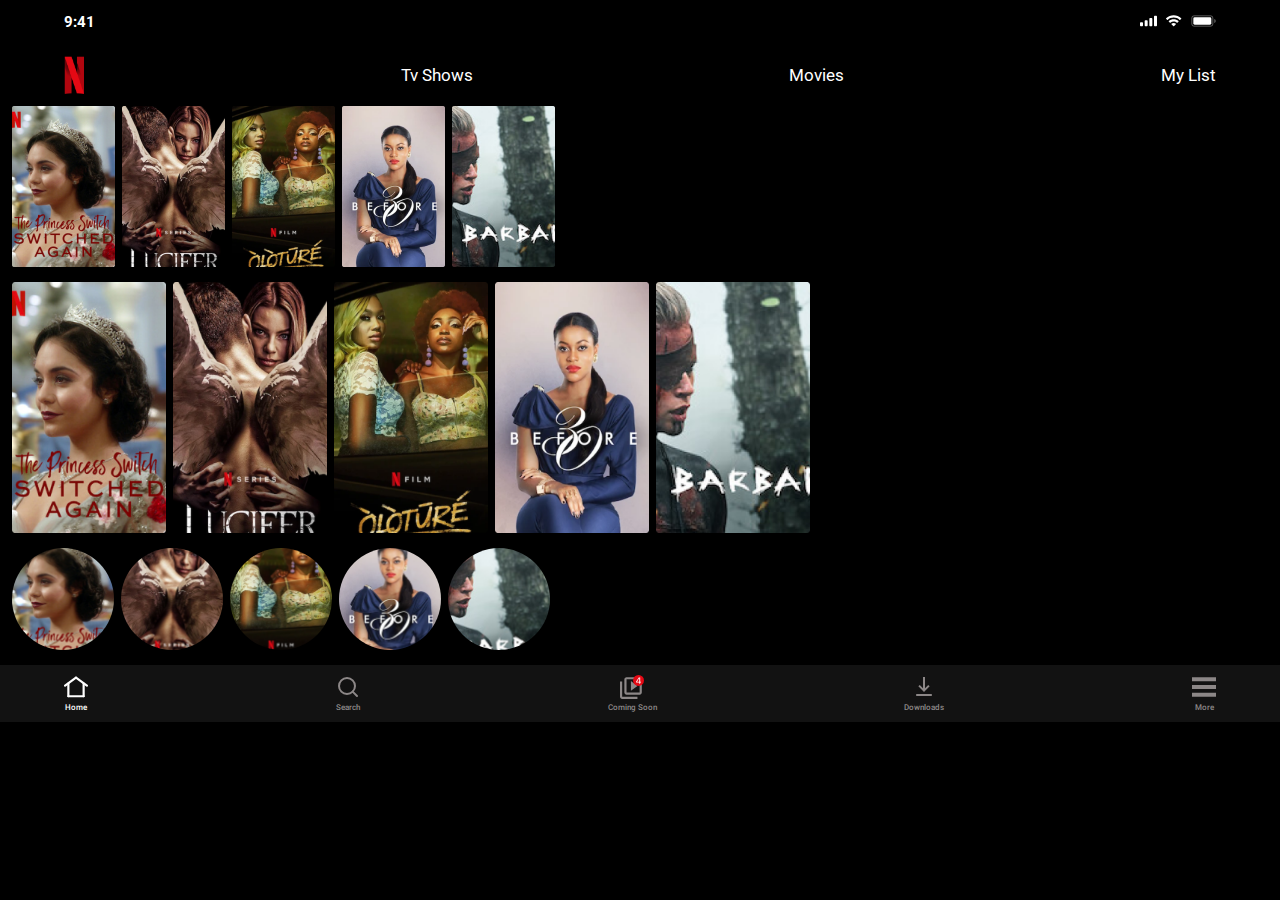
==== index.html @ 9f02b4c9 "feat: navbar component" ====
<!DOCTYPE html>
<html lang="pt-br">
  <head>
    <meta charset="UTF-8" />
    <meta http-equiv="X-UA-Compatible" content="IE=edge" />
    <meta name="viewport" content="width=device-width, initial-scale=1.0" />
    <title>Home | Netflix</title>
    <link rel="stylesheet" href="styles/pages/index.css" />
  </head>
  <body>
    <div class="status-bar">
      <p class="status-bar__time">9:41</p>
      <div class="status-bar__icons">
        <img
          src="./assets/icons/celular-connection.svg"
          alt="Conexão celular"
        />
        <img src="./assets/icons/wifi.svg" alt="Wifi" />
        <img src="./assets/icons/battery.svg" alt="Bateria" />
      </div>
    </div>

    <div class="navbar">
      <img
        class="navbar__img"
        src="./assets/images/netflix.png"
        alt="Netflix"
      />
      <p class="navbar__text">Tv Shows</p>
      <p class="navbar__text">Movies</p>
      <p class="navbar__text">My List</p>
    </div>

    <div class="movie" style="margin-bottom: 15px">
      <img
        class="movie__img"
        src="./assets/images/movie1.png"
        alt="Switched Again"
      />
      <img class="movie__img" src="./assets/images/movie2.png" alt="Lucifer" />
      <img class="movie__img" src="./assets/images/movie3.png" alt="Oloture" />
      <img class="movie__img" src="./assets/images/movie4.png" alt="Before30" />
      <img
        class="movie__img"
        src="./assets/images/movie5.png"
        alt="Barbarians"
      />
    </div>

    <div class="movie" style="margin-bottom: 15px">
      <img
        class="movie__img--big"
        src="./assets/images/movie1.png"
        alt="Switched Again"
      />
      <img
        class="movie__img--big"
        src="./assets/images/movie2.png"
        alt="Lucifer"
      />
      <img
        class="movie__img--big"
        src="./assets/images/movie3.png"
        alt="Oloture"
      />
      <img
        class="movie__img--big"
        src="./assets/images/movie4.png"
        alt="Before30"
      />
      <img
        class="movie__img--big"
        src="./assets/images/movie5.png"
        alt="Barbarians"
      />
    </div>

    <div class="movie" style="margin-bottom: 15px">
      <img
        class="movie__img--circle"
        src="./assets/images/movie1.png"
        alt="Switched Again"
      />
      <img
        class="movie__img--circle"
        src="./assets/images/movie2.png"
        alt="Lucifer"
      />
      <img
        class="movie__img--circle"
        src="./assets/images/movie3.png"
        alt="Oloture"
      />
      <img
        class="movie__img--circle"
        src="./assets/images/movie4.png"
        alt="Before30"
      />
      <img
        class="movie__img--circle"
        src="./assets/images/movie5.png"
        alt="Barbarians"
      />
    </div>

    <div class="bottom-navbar__background">
      <div class="bottom-navbar">
        <div class="bottom-navbar__icon">
          <img src="./assets/icons/home-active.svg" alt="Home" />
          <p class="bottom-navbar__text bottom-navbar__text--active">Home</p>
        </div>
        <div class="bottom-navbar__icon">
          <img src="./assets/icons/search.svg" alt="Pesquisa" />
          <p class="bottom-navbar__text">Search</p>
        </div>
        <div class="bottom-navbar__icon">
          <img src="./assets/icons/comming-soon.svg" alt="Em Breve" />
          <p class="bottom-navbar__text">Coming Soon</p>
        </div>
        <div class="bottom-navbar__icon">
          <img src="./assets/icons/download.svg" alt="Downloads" />
          <p class="bottom-navbar__text">Downloads</p>
        </div>
        <div class="bottom-navbar__icon">
          <img src="./assets/icons/more.svg" alt="Mais" />
          <p class="bottom-navbar__text">More</p>
        </div>
      </div>
    </div>
  </body>
</html>
---- styles/pages/index.css ----
@import "../utils/index.css";
@import "../components/status-bar.css";
@import "../components/navbar.css";
@import "../components/movie.css";
@import "../components/bottom-navbar.css";
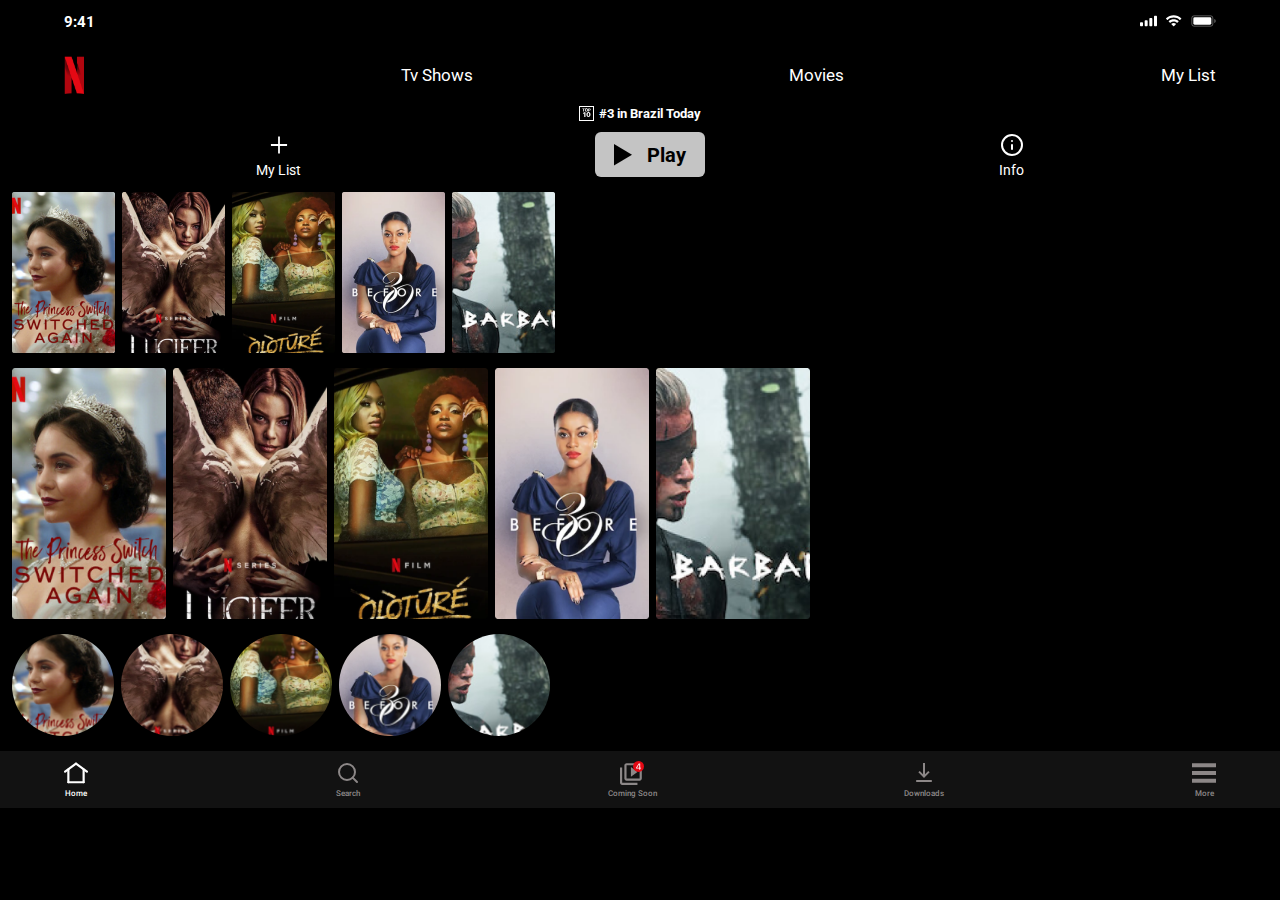
==== commit c928c592: "feat: play component" ====
--- a/index.html
+++ b/index.html
@@ -29,6 +29,28 @@
       <p class="navbar__text">Tv Shows</p>
       <p class="navbar__text">Movies</p>
       <p class="navbar__text">My List</p>
+    </div>
+
+    <div class="play" style="margin-bottom: 15px">
+      <div class="play__top">
+        <img src="./assets/icons/top10.svg" alt="Top 10" />
+        <p class="play__title">#3 in Brazil Today</p>
+      </div>
+
+      <div class="play__bottom">
+        <div class="play__icon">
+          <img src="./assets/icons/plus.svg" alt="Mais" />
+          <p class="play__text">My List</p>
+        </div>
+        <div class="play-button">
+          <img src="./assets/icons/play.svg" alt="Play" />
+          <p class="play-button__text">Play</p>
+        </div>
+        <div class="play__icon">
+          <img src="./assets/icons/info.svg" alt="Informações" />
+          <p class="play__text">Info</p>
+        </div>
+      </div>
     </div>
 
     <div class="movie" style="margin-bottom: 15px">
--- a/styles/pages/index.css
+++ b/styles/pages/index.css
@@ -1,5 +1,6 @@
 @import "../utils/index.css";
 @import "../components/status-bar.css";
 @import "../components/navbar.css";
+@import "../components/play.css";
 @import "../components/movie.css";
 @import "../components/bottom-navbar.css";
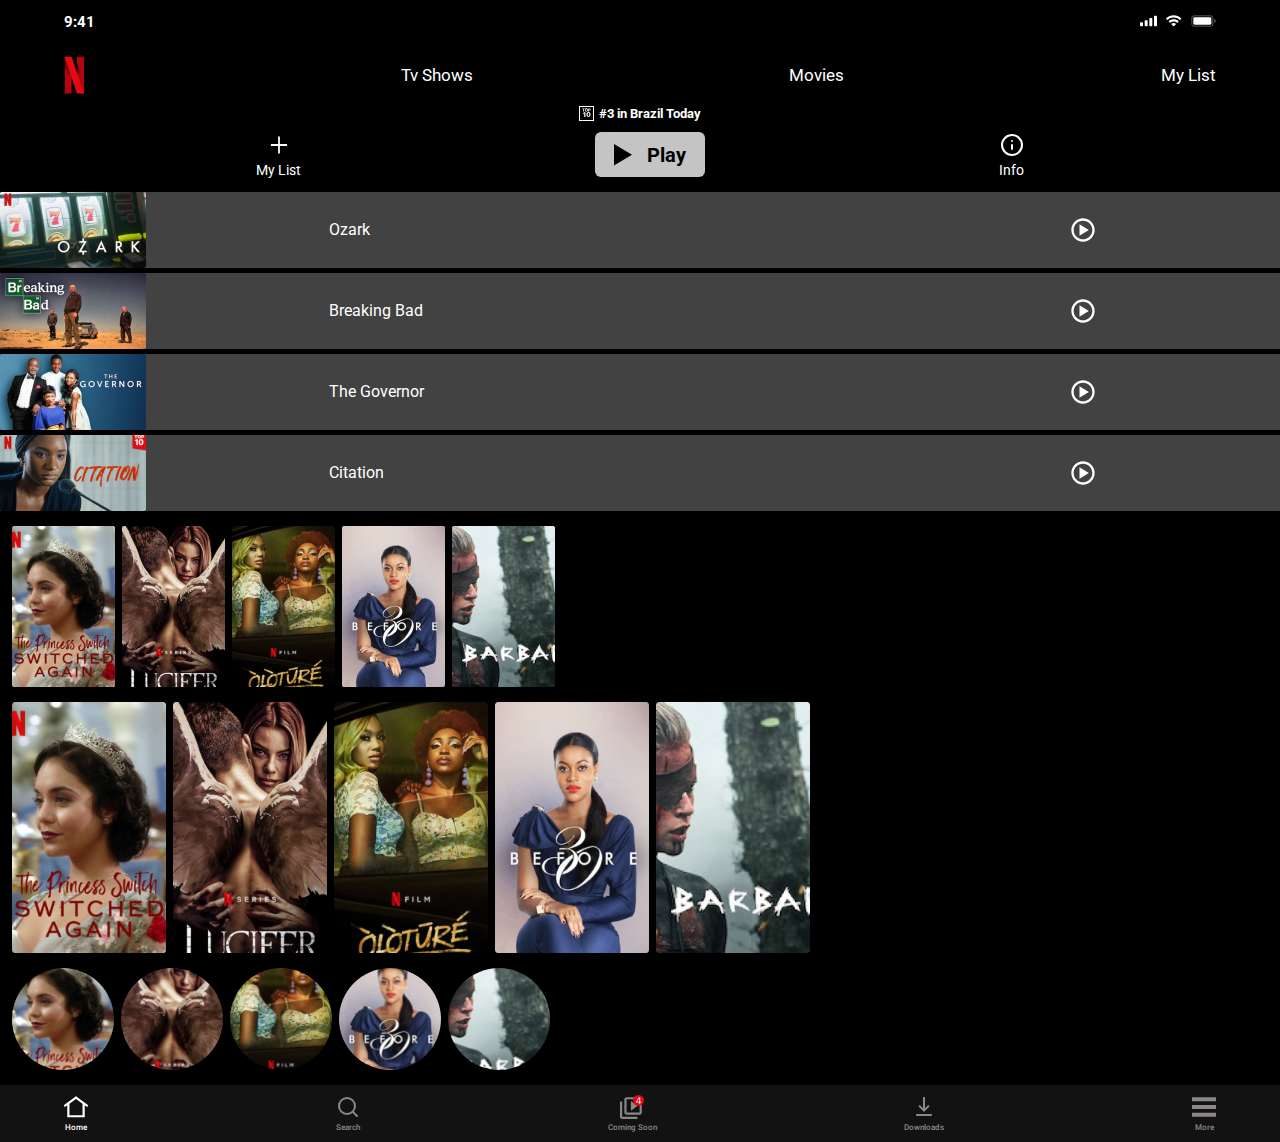
==== commit 4e95fe98: "feat: movie search component" ====
--- a/index.html
+++ b/index.html
@@ -52,6 +52,61 @@
         </div>
       </div>
     </div>
+    <div class="search-movie__background">
+      <div class="search-movie" style="margin-bottom: 5px">
+        <img
+          class="search-movie__img"
+          src="./assets/images/movie-search1.png"
+          alt="Ozark"
+        />
+        <div class="search-movie__play">
+          <h1>Ozark</h1>
+          <img src="./assets/icons/play-search.svg" alt="Play" />
+        </div>
+      </div>
+    </div>
+
+    <div class="search-movie__background">
+      <div class="search-movie" style="margin-bottom: 5px">
+        <img
+          class="search-movie__img"
+          src="./assets/images/movie-search2.png"
+          alt="Breaking Bad"
+        />
+        <div class="search-movie__play">
+          <h1>Breaking Bad</h1>
+          <img src="./assets/icons/play-search.svg" alt="Play" />
+        </div>
+      </div>
+    </div>
+
+    <div class="search-movie__background">
+      <div class="search-movie" style="margin-bottom: 5px">
+        <img
+          class="search-movie__img"
+          src="./assets/images/movie-search3.png"
+          alt="The Governor"
+        />
+        <div class="search-movie__play">
+          <h1>The Governor</h1>
+          <img src="./assets/icons/play-search.svg" alt="Play" />
+        </div>
+      </div>
+    </div>
+
+    <div class="search-movie__background">
+      <div class="search-movie" style="margin-bottom: 15px">
+        <img
+          class="search-movie__img"
+          src="./assets/images/movie-search4.png"
+          alt="Citation"
+        />
+        <div class="search-movie__play">
+          <h1>Citation</h1>
+          <img src="./assets/icons/play-search.svg" alt="Play" />
+        </div>
+      </div>
+    </div>
 
     <div class="movie" style="margin-bottom: 15px">
       <img
--- a/styles/pages/index.css
+++ b/styles/pages/index.css
@@ -4,3 +4,4 @@
 @import "../components/play.css";
 @import "../components/movie.css";
 @import "../components/bottom-navbar.css";
+@import "../components/search-movie.css";
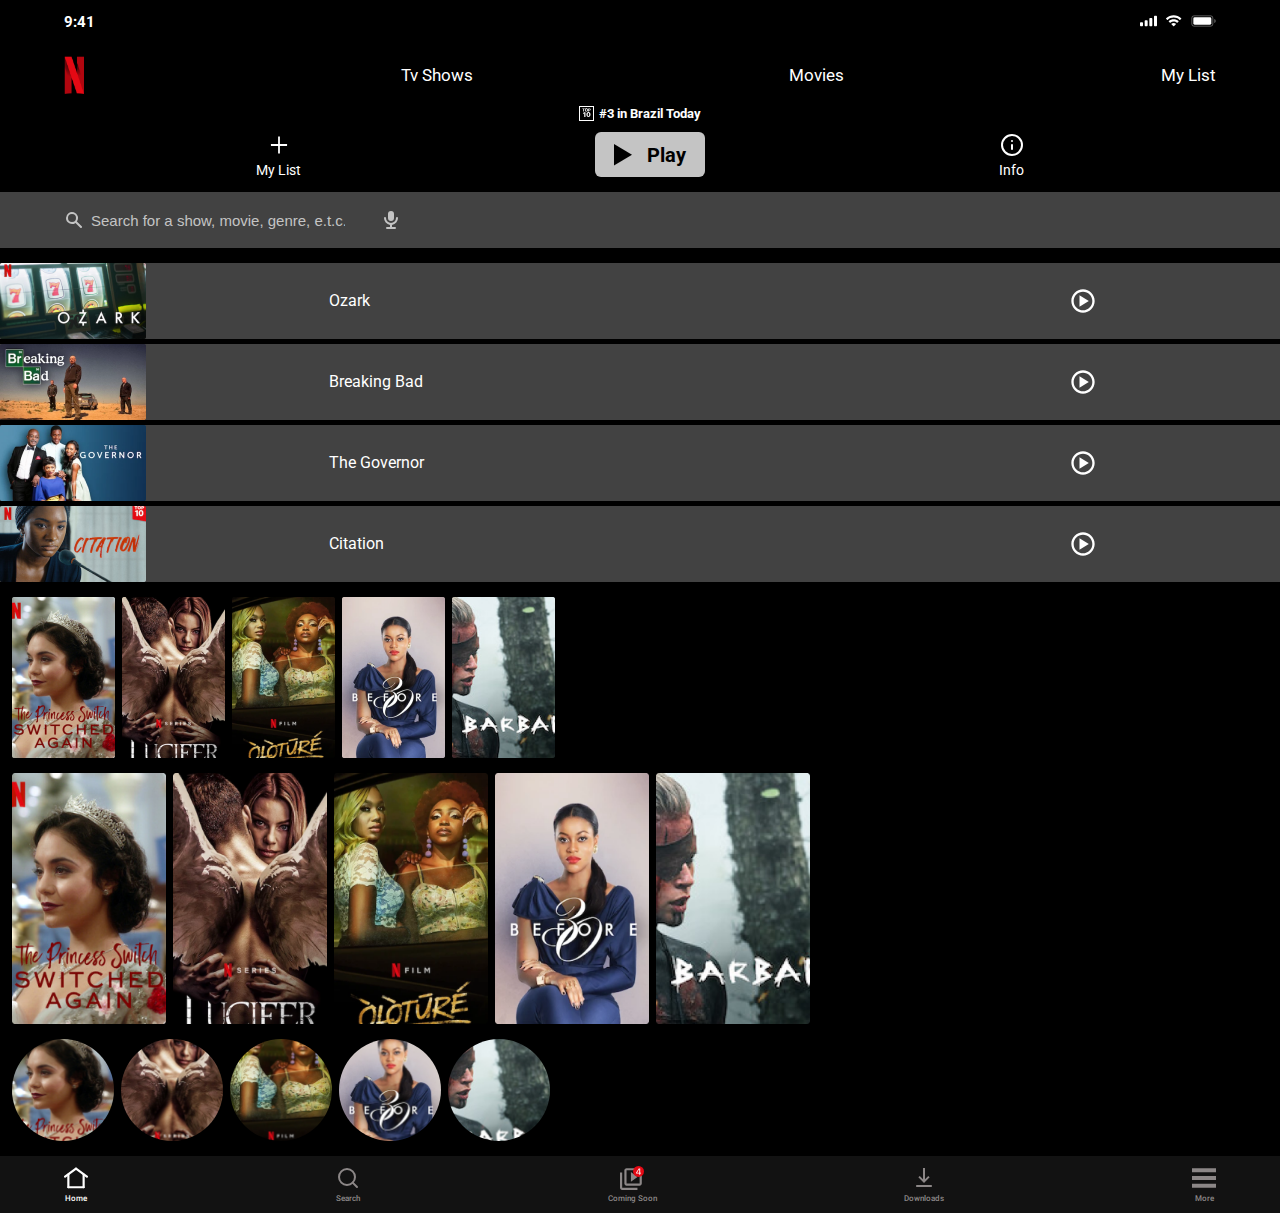
==== commit e7e86b29: "feat: search input component" ====
--- a/index.html
+++ b/index.html
@@ -52,6 +52,27 @@
         </div>
       </div>
     </div>
+
+    <div class="search-input__background" style="margin-bottom: 15px">
+      <div class="search-input">
+        <img
+          class="search-input__icon"
+          src="./assets/icons/search-movie.svg"
+          alt="Pesquisar"
+        />
+        <input
+          class="search-input__input"
+          type="text"
+          placeholder="Search for a show, movie, genre, e.t.c."
+        />
+        <img
+          class="search-input__icon"
+          src="./assets/icons/microphone.svg"
+          alt="Microfone"
+        />
+      </div>
+    </div>
+
     <div class="search-movie__background">
       <div class="search-movie" style="margin-bottom: 5px">
         <img
--- a/styles/pages/index.css
+++ b/styles/pages/index.css
@@ -5,3 +5,4 @@
 @import "../components/movie.css";
 @import "../components/bottom-navbar.css";
 @import "../components/search-movie.css";
+@import "../components/search-input.css";
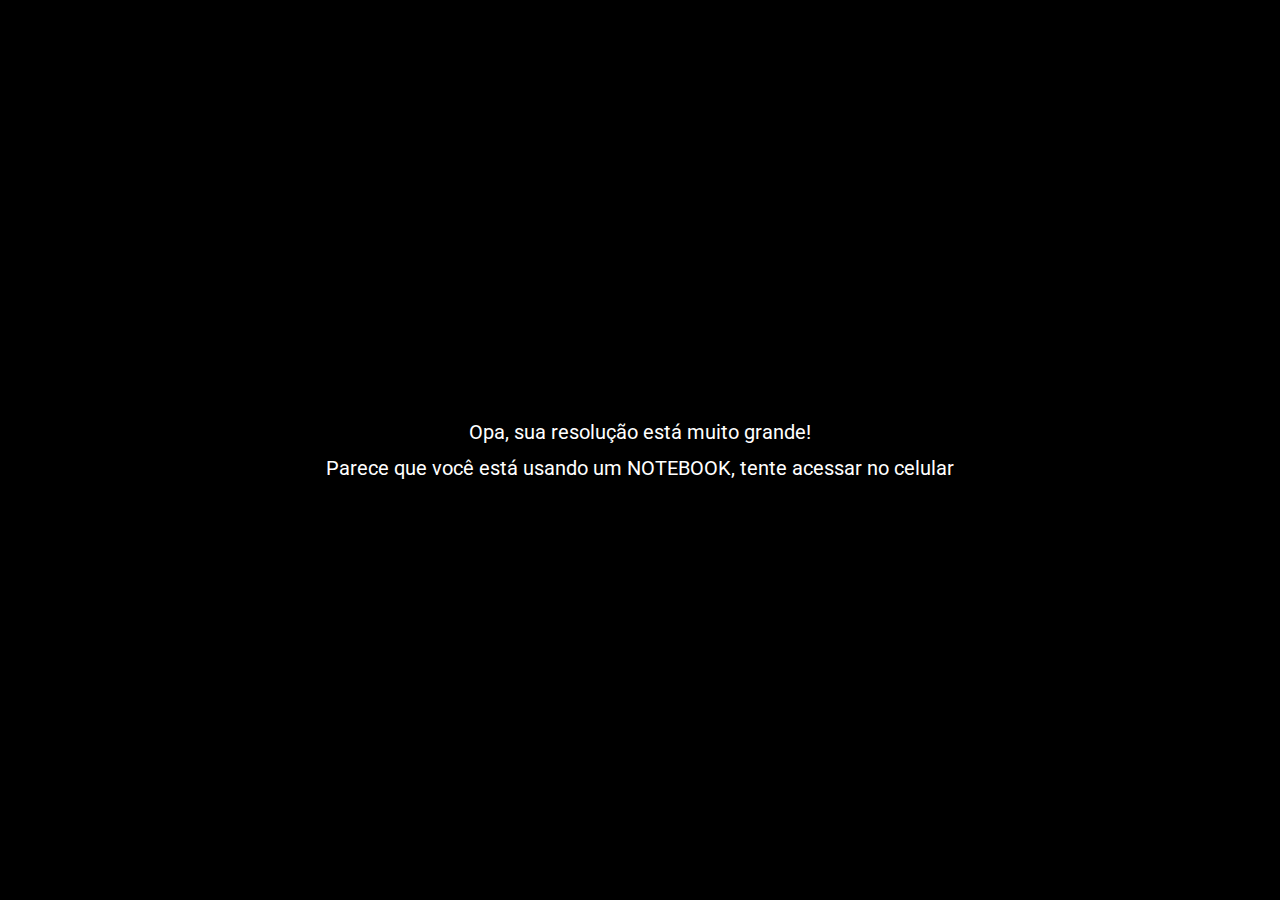
==== commit c99056b1: "feat: show message on tablet/notebook screens (width too big)" ====
--- a/index.html
+++ b/index.html
@@ -8,222 +8,248 @@
     <link rel="stylesheet" href="styles/pages/index.css" />
   </head>
   <body>
-    <div class="status-bar">
-      <p class="status-bar__time">9:41</p>
-      <div class="status-bar__icons">
-        <img
-          src="./assets/icons/celular-connection.svg"
-          alt="Conexão celular"
-        />
-        <img src="./assets/icons/wifi.svg" alt="Wifi" />
-        <img src="./assets/icons/battery.svg" alt="Bateria" />
+    <div class="content">
+      <div class="status-bar">
+        <p class="status-bar__time">9:41</p>
+        <div class="status-bar__icons">
+          <img
+            src="./assets/icons/celular-connection.svg"
+            alt="Conexão celular"
+          />
+          <img src="./assets/icons/wifi.svg" alt="Wifi" />
+          <img src="./assets/icons/battery.svg" alt="Bateria" />
+        </div>
+      </div>
+
+      <div class="navbar">
+        <img
+          class="navbar__img"
+          src="./assets/images/netflix.png"
+          alt="Netflix"
+        />
+        <p class="navbar__text">Tv Shows</p>
+        <p class="navbar__text">Movies</p>
+        <p class="navbar__text">My List</p>
+      </div>
+
+      <div class="play" style="margin-bottom: 15px">
+        <div class="play__top">
+          <img src="./assets/icons/top10.svg" alt="Top 10" />
+          <p class="play__title">#3 in Brazil Today</p>
+        </div>
+
+        <div class="play__bottom">
+          <div class="play__icon">
+            <img src="./assets/icons/plus.svg" alt="Mais" />
+            <p class="play__text">My List</p>
+          </div>
+          <div class="play-button">
+            <img src="./assets/icons/play.svg" alt="Play" />
+            <p class="play-button__text">Play</p>
+          </div>
+          <div class="play__icon">
+            <img src="./assets/icons/info.svg" alt="Informações" />
+            <p class="play__text">Info</p>
+          </div>
+        </div>
+      </div>
+
+      <div class="search-input__background" style="margin-bottom: 15px">
+        <div class="search-input">
+          <img
+            class="search-input__icon"
+            src="./assets/icons/search-movie.svg"
+            alt="Pesquisar"
+          />
+          <input
+            class="search-input__input"
+            type="text"
+            placeholder="Search for a show, movie, genre, e.t.c."
+          />
+          <img
+            class="search-input__icon"
+            src="./assets/icons/microphone.svg"
+            alt="Microfone"
+          />
+        </div>
+      </div>
+
+      <div class="search-movie__background">
+        <div class="search-movie" style="margin-bottom: 5px">
+          <img
+            class="search-movie__img"
+            src="./assets/images/movie-search1.png"
+            alt="Ozark"
+          />
+          <div class="search-movie__play">
+            <h1>Ozark</h1>
+            <img src="./assets/icons/play-search.svg" alt="Play" />
+          </div>
+        </div>
+      </div>
+
+      <div class="search-movie__background">
+        <div class="search-movie" style="margin-bottom: 5px">
+          <img
+            class="search-movie__img"
+            src="./assets/images/movie-search2.png"
+            alt="Breaking Bad"
+          />
+          <div class="search-movie__play">
+            <h1>Breaking Bad</h1>
+            <img src="./assets/icons/play-search.svg" alt="Play" />
+          </div>
+        </div>
+      </div>
+
+      <div class="search-movie__background">
+        <div class="search-movie" style="margin-bottom: 5px">
+          <img
+            class="search-movie__img"
+            src="./assets/images/movie-search3.png"
+            alt="The Governor"
+          />
+          <div class="search-movie__play">
+            <h1>The Governor</h1>
+            <img src="./assets/icons/play-search.svg" alt="Play" />
+          </div>
+        </div>
+      </div>
+
+      <div class="search-movie__background">
+        <div class="search-movie" style="margin-bottom: 15px">
+          <img
+            class="search-movie__img"
+            src="./assets/images/movie-search4.png"
+            alt="Citation"
+          />
+          <div class="search-movie__play">
+            <h1>Citation</h1>
+            <img src="./assets/icons/play-search.svg" alt="Play" />
+          </div>
+        </div>
+      </div>
+
+      <div class="movie" style="margin-bottom: 15px">
+        <img
+          class="movie__img"
+          src="./assets/images/movie1.png"
+          alt="Switched Again"
+        />
+        <img
+          class="movie__img"
+          src="./assets/images/movie2.png"
+          alt="Lucifer"
+        />
+        <img
+          class="movie__img"
+          src="./assets/images/movie3.png"
+          alt="Oloture"
+        />
+        <img
+          class="movie__img"
+          src="./assets/images/movie4.png"
+          alt="Before30"
+        />
+        <img
+          class="movie__img"
+          src="./assets/images/movie5.png"
+          alt="Barbarians"
+        />
+      </div>
+
+      <div class="movie" style="margin-bottom: 15px">
+        <img
+          class="movie__img--big"
+          src="./assets/images/movie1.png"
+          alt="Switched Again"
+        />
+        <img
+          class="movie__img--big"
+          src="./assets/images/movie2.png"
+          alt="Lucifer"
+        />
+        <img
+          class="movie__img--big"
+          src="./assets/images/movie3.png"
+          alt="Oloture"
+        />
+        <img
+          class="movie__img--big"
+          src="./assets/images/movie4.png"
+          alt="Before30"
+        />
+        <img
+          class="movie__img--big"
+          src="./assets/images/movie5.png"
+          alt="Barbarians"
+        />
+      </div>
+
+      <div class="movie" style="margin-bottom: 15px">
+        <img
+          class="movie__img--circle"
+          src="./assets/images/movie1.png"
+          alt="Switched Again"
+        />
+        <img
+          class="movie__img--circle"
+          src="./assets/images/movie2.png"
+          alt="Lucifer"
+        />
+        <img
+          class="movie__img--circle"
+          src="./assets/images/movie3.png"
+          alt="Oloture"
+        />
+        <img
+          class="movie__img--circle"
+          src="./assets/images/movie4.png"
+          alt="Before30"
+        />
+        <img
+          class="movie__img--circle"
+          src="./assets/images/movie5.png"
+          alt="Barbarians"
+        />
+      </div>
+
+      <div class="bottom-navbar__background">
+        <div class="bottom-navbar">
+          <div class="bottom-navbar__icon">
+            <img src="./assets/icons/home-active.svg" alt="Home" />
+            <p class="bottom-navbar__text bottom-navbar__text--active">Home</p>
+          </div>
+          <div class="bottom-navbar__icon">
+            <img src="./assets/icons/search.svg" alt="Pesquisa" />
+            <p class="bottom-navbar__text">Search</p>
+          </div>
+          <div class="bottom-navbar__icon">
+            <img src="./assets/icons/comming-soon.svg" alt="Em Breve" />
+            <p class="bottom-navbar__text">Coming Soon</p>
+          </div>
+          <div class="bottom-navbar__icon">
+            <img src="./assets/icons/download.svg" alt="Downloads" />
+            <p class="bottom-navbar__text">Downloads</p>
+          </div>
+          <div class="bottom-navbar__icon">
+            <img src="./assets/icons/more.svg" alt="Mais" />
+            <p class="bottom-navbar__text">More</p>
+          </div>
+        </div>
       </div>
     </div>
 
-    <div class="navbar">
-      <img
-        class="navbar__img"
-        src="./assets/images/netflix.png"
-        alt="Netflix"
-      />
-      <p class="navbar__text">Tv Shows</p>
-      <p class="navbar__text">Movies</p>
-      <p class="navbar__text">My List</p>
-    </div>
-
-    <div class="play" style="margin-bottom: 15px">
-      <div class="play__top">
-        <img src="./assets/icons/top10.svg" alt="Top 10" />
-        <p class="play__title">#3 in Brazil Today</p>
-      </div>
-
-      <div class="play__bottom">
-        <div class="play__icon">
-          <img src="./assets/icons/plus.svg" alt="Mais" />
-          <p class="play__text">My List</p>
-        </div>
-        <div class="play-button">
-          <img src="./assets/icons/play.svg" alt="Play" />
-          <p class="play-button__text">Play</p>
-        </div>
-        <div class="play__icon">
-          <img src="./assets/icons/info.svg" alt="Informações" />
-          <p class="play__text">Info</p>
-        </div>
-      </div>
-    </div>
-
-    <div class="search-input__background" style="margin-bottom: 15px">
-      <div class="search-input">
-        <img
-          class="search-input__icon"
-          src="./assets/icons/search-movie.svg"
-          alt="Pesquisar"
-        />
-        <input
-          class="search-input__input"
-          type="text"
-          placeholder="Search for a show, movie, genre, e.t.c."
-        />
-        <img
-          class="search-input__icon"
-          src="./assets/icons/microphone.svg"
-          alt="Microfone"
-        />
-      </div>
-    </div>
-
-    <div class="search-movie__background">
-      <div class="search-movie" style="margin-bottom: 5px">
-        <img
-          class="search-movie__img"
-          src="./assets/images/movie-search1.png"
-          alt="Ozark"
-        />
-        <div class="search-movie__play">
-          <h1>Ozark</h1>
-          <img src="./assets/icons/play-search.svg" alt="Play" />
-        </div>
-      </div>
-    </div>
-
-    <div class="search-movie__background">
-      <div class="search-movie" style="margin-bottom: 5px">
-        <img
-          class="search-movie__img"
-          src="./assets/images/movie-search2.png"
-          alt="Breaking Bad"
-        />
-        <div class="search-movie__play">
-          <h1>Breaking Bad</h1>
-          <img src="./assets/icons/play-search.svg" alt="Play" />
-        </div>
-      </div>
-    </div>
-
-    <div class="search-movie__background">
-      <div class="search-movie" style="margin-bottom: 5px">
-        <img
-          class="search-movie__img"
-          src="./assets/images/movie-search3.png"
-          alt="The Governor"
-        />
-        <div class="search-movie__play">
-          <h1>The Governor</h1>
-          <img src="./assets/icons/play-search.svg" alt="Play" />
-        </div>
-      </div>
-    </div>
-
-    <div class="search-movie__background">
-      <div class="search-movie" style="margin-bottom: 15px">
-        <img
-          class="search-movie__img"
-          src="./assets/images/movie-search4.png"
-          alt="Citation"
-        />
-        <div class="search-movie__play">
-          <h1>Citation</h1>
-          <img src="./assets/icons/play-search.svg" alt="Play" />
-        </div>
-      </div>
-    </div>
-
-    <div class="movie" style="margin-bottom: 15px">
-      <img
-        class="movie__img"
-        src="./assets/images/movie1.png"
-        alt="Switched Again"
-      />
-      <img class="movie__img" src="./assets/images/movie2.png" alt="Lucifer" />
-      <img class="movie__img" src="./assets/images/movie3.png" alt="Oloture" />
-      <img class="movie__img" src="./assets/images/movie4.png" alt="Before30" />
-      <img
-        class="movie__img"
-        src="./assets/images/movie5.png"
-        alt="Barbarians"
-      />
-    </div>
-
-    <div class="movie" style="margin-bottom: 15px">
-      <img
-        class="movie__img--big"
-        src="./assets/images/movie1.png"
-        alt="Switched Again"
-      />
-      <img
-        class="movie__img--big"
-        src="./assets/images/movie2.png"
-        alt="Lucifer"
-      />
-      <img
-        class="movie__img--big"
-        src="./assets/images/movie3.png"
-        alt="Oloture"
-      />
-      <img
-        class="movie__img--big"
-        src="./assets/images/movie4.png"
-        alt="Before30"
-      />
-      <img
-        class="movie__img--big"
-        src="./assets/images/movie5.png"
-        alt="Barbarians"
-      />
-    </div>
-
-    <div class="movie" style="margin-bottom: 15px">
-      <img
-        class="movie__img--circle"
-        src="./assets/images/movie1.png"
-        alt="Switched Again"
-      />
-      <img
-        class="movie__img--circle"
-        src="./assets/images/movie2.png"
-        alt="Lucifer"
-      />
-      <img
-        class="movie__img--circle"
-        src="./assets/images/movie3.png"
-        alt="Oloture"
-      />
-      <img
-        class="movie__img--circle"
-        src="./assets/images/movie4.png"
-        alt="Before30"
-      />
-      <img
-        class="movie__img--circle"
-        src="./assets/images/movie5.png"
-        alt="Barbarians"
-      />
-    </div>
-
-    <div class="bottom-navbar__background">
-      <div class="bottom-navbar">
-        <div class="bottom-navbar__icon">
-          <img src="./assets/icons/home-active.svg" alt="Home" />
-          <p class="bottom-navbar__text bottom-navbar__text--active">Home</p>
-        </div>
-        <div class="bottom-navbar__icon">
-          <img src="./assets/icons/search.svg" alt="Pesquisa" />
-          <p class="bottom-navbar__text">Search</p>
-        </div>
-        <div class="bottom-navbar__icon">
-          <img src="./assets/icons/comming-soon.svg" alt="Em Breve" />
-          <p class="bottom-navbar__text">Coming Soon</p>
-        </div>
-        <div class="bottom-navbar__icon">
-          <img src="./assets/icons/download.svg" alt="Downloads" />
-          <p class="bottom-navbar__text">Downloads</p>
-        </div>
-        <div class="bottom-navbar__icon">
-          <img src="./assets/icons/more.svg" alt="Mais" />
-          <p class="bottom-navbar__text">More</p>
-        </div>
-      </div>
+    <div class="max-resolution">
+      <p class="max-resolution__text">Opa, sua resolução está muito grande!</p>
+      <br />
+      <p class="max-resolution__text max-resolution__text--tablet">
+        Parece que você está usando um TABLET, tente acessar no celular
+      </p>
+
+      <p class="max-resolution__text max-resolution__text--notebook">
+        Parece que você está usando um NOTEBOOK, tente acessar no celular
+      </p>
     </div>
   </body>
 </html>
